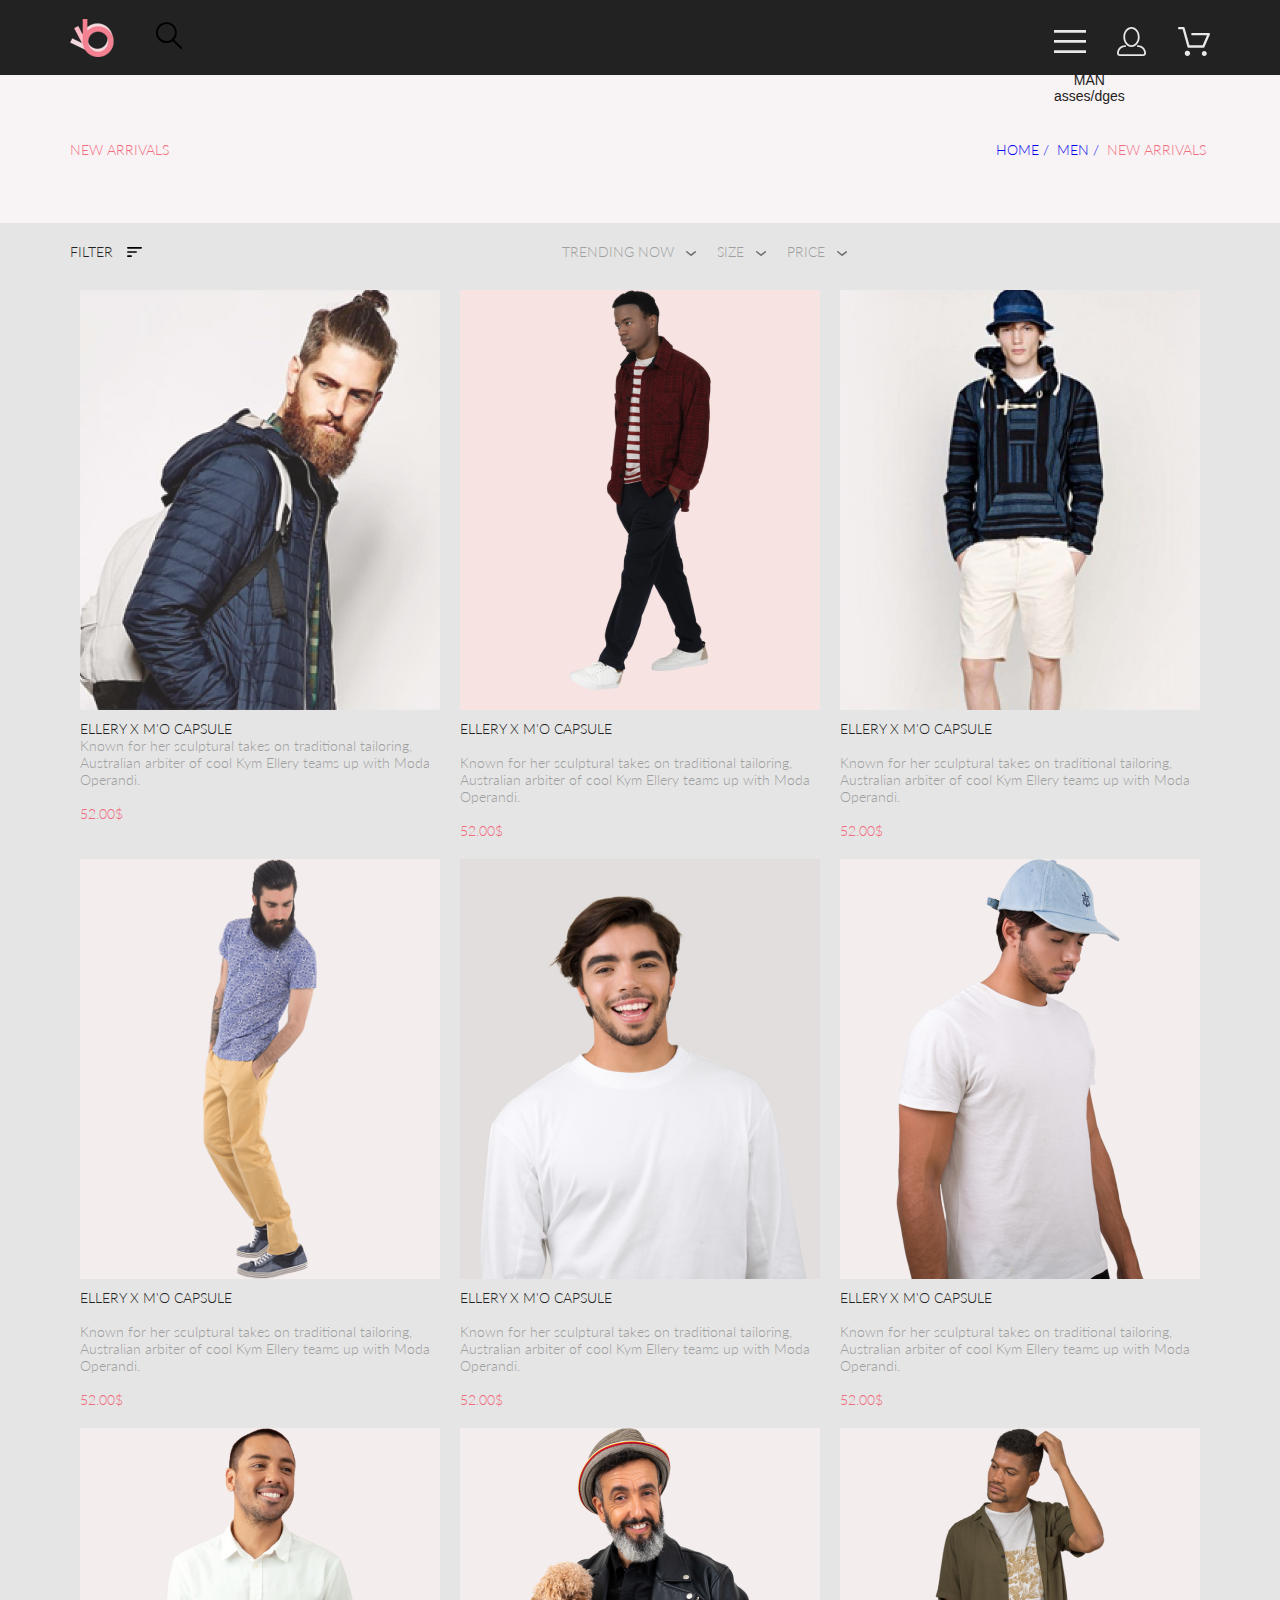
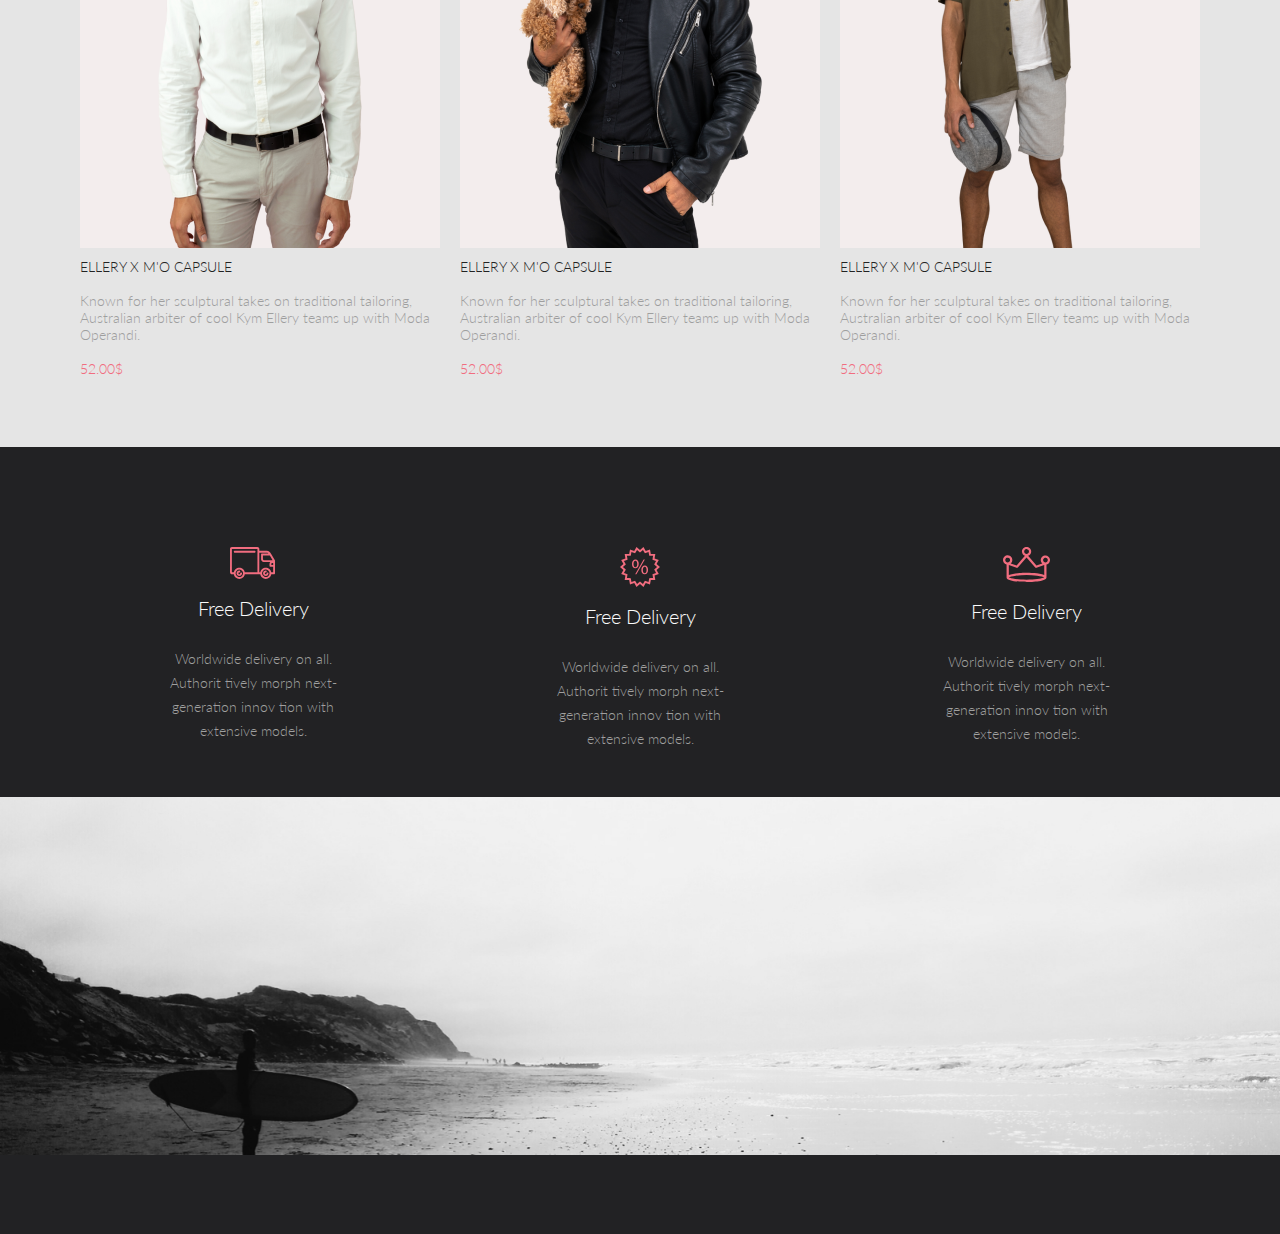
==== catalog.html @ 0471f6b3 "досборка 24.12.2020" ====
<!DOCTYPE html>
<html lang="en">
<head>
    <meta charset="UTF-8">
    <title>Каталог</title>
    <link rel="stylesheet" href="css/reset.css">
    <link rel="stylesheet" href="css/style.css">
    <link rel="preconnect" href="https://fonts.gstatic.com">
    <link href="https://fonts.googleapis.com/css2?family=Lato:wght@300;400;700:900&display=swap" rel="stylesheet">
</head>

<body>
    <header class="header">
        <div class="container header_container">
            <div class="header_logo_wrp">
                <a href="index.html"><img class="header_logo" src="img/logo.svg" alt="logo" width="44" height="38"></a>
                <buttom class="header_button">
                    <svg width="27" height="28" viewBox="0 0 27 28" xmlns="http://www.w3.org/2000/svg">
                        <path d="M19.0596 17.6259C20.6713 15.8658 21.6282 13.6048 21.7698 11.2225C21.9113 8.84018 21.2288 6.48173 19.8369 4.54318C18.445 2.60463 16.4285 1.20404 14.126 0.576619C11.8234 -0.0508009 9.3751 0.13316 7.19217 1.09761C5.00923 2.06205 3.22463 3.74825 2.13804 5.87302C1.05145 7.9978 0.729054 10.4318 1.225 12.7661C1.72094 15.1005 3.00501 17.1932 4.86158 18.6927C6.71814 20.1922 9.03413 21.0072 11.4206 21.0009C13.673 21.004 15.8645 20.27 17.6606 18.9109L25.4086 26.7179C25.4941 26.807 25.5965 26.8781 25.7099 26.927C25.8232 26.9759 25.9452 27.0017 26.0686 27.0029C26.1923 27.0033 26.3148 26.9782 26.4283 26.9292C26.5419 26.8801 26.6441 26.8082 26.7286 26.7179C26.9025 26.537 26.9997 26.2958 26.9997 26.0449C26.9997 25.794 26.9025 25.5528 26.7286 25.3719L19.0596 17.6259ZM2.88662 10.5009C2.89946 8.81563 3.41094 7.17187 4.35659 5.77685C5.30224 4.38183 6.63972 3.29801 8.20044 2.662C9.76115 2.02599 11.4752 1.86627 13.1266 2.20298C14.7779 2.53969 16.2926 3.35775 17.4797 4.55404C18.6668 5.75033 19.4732 7.27129 19.7972 8.92519C20.1212 10.5791 19.9483 12.2919 19.3002 13.8476C18.6522 15.4034 17.5581 16.7325 16.1559 17.6674C14.7536 18.6023 13.1059 19.1011 11.4206 19.1009C9.14916 19.0901 6.97482 18.1784 5.37484 16.566C3.77486 14.9537 2.87998 12.7724 2.88662 10.5009Z" />
                    </svg>
                </buttom>
            </div>
            <ul class="header_menu-list">
                <li class="header_menu-item">
                    <button class="header_button">
                        <svg width="32" height="23" viewBox="0 0 32 23" fill="none" xmlns="http://www.w3.org/2000/svg">
                            <path d="M0 23V20.31H32V23H0ZM0 12.76V10.07H32V12.76H0ZM0 2.69V0H32V2.69H0Z" fill="#E8E8E8" />
                        </svg>
                        <nav class="header_navugation">
                            <p class="header_navugation-title">Menu</p>
                            <ul>
                                <li class="header_navigation-item">
                                    <p class="header_navigation-item">MAN</p>
                                    <ul class="header_navigation-sub-list">
                                        <li>asses/dges</li>
                                    </ul>
                                </li>
                                <li class="header_navigation-item"></li>
                                <li class="header_navigation-item"></li>
                            </ul>
                        </nav>
                    </button>
                </li>
                <li class="header_menu-item">
                    <button class="header_button">
                        <svg width="29" height="29" viewBox="0 0 29 29" fill="none" xmlns="http://www.w3.org/2000/svg">
                            <path d="M14.5 19.937C19 19.937 22.656 15.464 22.656 9.968C22.656 4.472 19 0 14.5 0C13.3631 0.0217413 12.2463 0.303398 11.2351 0.823397C10.2239 1.34339 9.34507 2.08794 8.66602 3C7.12663 4.99573 6.30819 7.45381 6.34399 9.974C6.34399 15.465 10 19.937 14.5 19.937ZM14.5 1.813C18 1.813 20.844 5.472 20.844 9.969C20.844 14.466 17.998 18.125 14.5 18.125C11.002 18.125 8.15603 14.465 8.15503 9.969C8.15403 5.473 11 1.813 14.5 1.813ZM20.844 18.125C20.6036 18.125 20.373 18.2205 20.203 18.3905C20.033 18.5605 19.9375 18.7911 19.9375 19.0315C19.9375 19.2719 20.033 19.5025 20.203 19.6725C20.373 19.8425 20.6036 19.938 20.844 19.938C22.526 19.9399 24.1386 20.6088 25.3279 21.7982C26.5172 22.9875 27.1861 24.6 27.188 26.282C27.1875 26.5221 27.0918 26.7523 26.922 26.9221C26.7522 27.0918 26.5221 27.1875 26.282 27.188H2.71997C2.47985 27.1875 2.24975 27.0918 2.07996 26.9221C1.91016 26.7523 1.81449 26.5221 1.81396 26.282C1.81608 24.6001 2.48517 22.9877 3.67444 21.7985C4.86371 20.6092 6.47608 19.9401 8.15796 19.938C8.39824 19.938 8.62868 19.8425 8.79858 19.6726C8.96849 19.5027 9.06396 19.2723 9.06396 19.032C9.06396 18.7917 8.96849 18.5613 8.79858 18.3914C8.62868 18.2215 8.39824 18.126 8.15796 18.126C5.99541 18.1279 3.92201 18.9875 2.39258 20.5164C0.863144 22.0453 0.00264777 24.1185 0 26.281C0.000794067 27.0019 0.287502 27.693 0.797241 28.2027C1.30698 28.7125 1.99811 28.9992 2.71899 29H26.282C27.0027 28.9989 27.6936 28.7121 28.2031 28.2024C28.7126 27.6927 28.9992 27.0017 29 26.281C28.9974 24.1187 28.1372 22.0457 26.6083 20.5168C25.0793 18.9878 23.0063 18.1276 20.844 18.125Z" fill="#E8E8E8" />
                        </svg>
                    </button>
                </li>
                <li class="header_menu-item">
                    <button class="header_button">
                        <svg width="33" height="29" viewBox="0 0 33 29" fill="none" xmlns="http://www.w3.org/2000/svg">
                            <path d="M27.199 29C26.5512 28.9738 25.9396 28.6948 25.4952 28.2227C25.0509 27.7506 24.8094 27.1232 24.8225 26.475C24.8356 25.8269 25.1023 25.2097 25.5653 24.7559C26.0283 24.3022 26.6508 24.048 27.2991 24.048C27.9474 24.048 28.5697 24.3022 29.0327 24.7559C29.4957 25.2097 29.7624 25.8269 29.7755 26.475C29.7886 27.1232 29.5471 27.7506 29.1028 28.2227C28.6585 28.6948 28.0468 28.9738 27.399 29H27.199ZM7.75098 26.32C7.75098 25.79 7.90815 25.2718 8.20264 24.8311C8.49712 24.3904 8.91569 24.0469 9.4054 23.844C9.8951 23.6412 10.434 23.5881 10.9539 23.6915C11.4737 23.7949 11.9512 24.0502 12.326 24.425C12.7009 24.7998 12.9562 25.2773 13.0596 25.7972C13.163 26.317 13.1098 26.8559 12.907 27.3456C12.7041 27.8353 12.3606 28.2539 11.9199 28.5483C11.4792 28.8428 10.9611 29 10.431 29C10.0789 29.0003 9.73017 28.9311 9.40479 28.7966C9.0794 28.662 8.78374 28.4646 8.53467 28.2158C8.28559 27.9669 8.08805 27.6713 7.95325 27.3461C7.81844 27.0208 7.74902 26.6721 7.74902 26.32H7.75098ZM11.551 20.686C11.2916 20.6868 11.039 20.6024 10.8322 20.4457C10.6253 20.2891 10.4756 20.0689 10.406 19.819L5.573 2.36401H2.18005C1.86657 2.36401 1.56591 2.23947 1.34424 2.01781C1.12257 1.79614 0.998047 1.49549 0.998047 1.18201C0.998047 0.868519 1.12257 0.567873 1.34424 0.346205C1.56591 0.124537 1.86657 5.81268e-06 2.18005 5.81268e-06H6.46106C6.72055 -0.00080736 6.97309 0.0837201 7.17981 0.240568C7.38653 0.397416 7.53589 0.617884 7.60498 0.868006L12.438 18.323H25.616L29.999 8.27501H15.399C15.2409 8.27961 15.0834 8.25242 14.9359 8.19507C14.7884 8.13771 14.6539 8.05134 14.5404 7.94108C14.4269 7.83082 14.3366 7.69891 14.275 7.55315C14.2134 7.40739 14.1816 7.25075 14.1816 7.0925C14.1816 6.93426 14.2134 6.77762 14.275 6.63186C14.3366 6.4861 14.4269 6.35419 14.5404 6.24393C14.6539 6.13367 14.7884 6.0473 14.9359 5.98994C15.0834 5.93259 15.2409 5.90541 15.399 5.91001H31.812C32.0077 5.90996 32.2003 5.95866 32.3724 6.05172C32.5446 6.14478 32.6908 6.27926 32.798 6.44301C32.9058 6.60729 32.9714 6.79569 32.9889 6.99145C33.0063 7.18721 32.9752 7.38424 32.8981 7.565L27.493 19.977C27.4007 20.1876 27.249 20.3668 27.0565 20.4927C26.864 20.6186 26.6391 20.6858 26.4091 20.686H11.551Z" fill="#E8E8E8" />
                        </svg>
                    </button>
                </li>
            </ul>
        </div>
    </header>
    <main class="main">
        <section class="cap__catalog">
            <div class="cap__catalog-item container">
                <div class="poster pink">
                    <span>NEW ARRIVALS</span>
                </div>
                <div class="breadcrumbs">
                    <ul class="breadcrumbs__list">
                        <li class="breadcrumbs__list-item"><a href="index.html" class="breadcrumbs__item">HOME / </a></li>
                        <li class="breadcrumbs__list-item"><a href="#" class="breadcrumbs__item">MEN / </a></li>
                        <li class="breadcrumbs__list-item"><a href="#" class="breadcrumbs__item pink">NEW ARRIVALS </a></li>
                    </ul>
                </div>
            </div>
        </section>

        <section class="shopFilters container">
            <div class="filters_item">
                <div class="filters">
                    <span>FILTER</span>
                    <svg width="15" height="10" viewBox="0 0 15 10" fill="none" xmlns="http://www.w3.org/2000/svg">
                        <path d="M0.833333 10H4.16667C4.625 10 5 9.625 5 9.16667C5 8.70833 4.625 8.33333 4.16667 8.33333H0.833333C0.375 8.33333 0 8.70833 0 9.16667C0 9.625 0.375 10 0.833333 10ZM0 0.833333C0 1.29167 0.375 1.66667 0.833333 1.66667H14.1667C14.625 1.66667 15 1.29167 15 0.833333C15 0.375 14.625 0 14.1667 0H0.833333C0.375 0 0 0.375 0 0.833333ZM0.833333 5.83333H9.16667C9.625 5.83333 10 5.45833 10 5C10 4.54167 9.625 4.16667 9.16667 4.16667H0.833333C0.375 4.16667 0 4.54167 0 5C0 5.45833 0.375 5.83333 0.833333 5.83333Z" fill="black" />
                    </svg>
                </div>
                <div class="choice">
                    <div class="searshFilters">
                        <span class="low_text">TRENDING NOW</span>
                        <svg width="11" height="6" viewBox="0 0 11 6" fill="none" xmlns="http://www.w3.org/2000/svg">
                            <path d="M5.00214 5.00214C4.83521 5.00247 4.67343 4.94433 4.54488 4.83782L0.258102 1.2655C0.112196 1.14422 0.0204417 0.969958 0.00302325 0.781035C-0.0143952 0.592112 0.0439493 0.404007 0.165221 0.258101C0.286493 0.112196 0.460759 0.0204417 0.649682 0.00302327C0.838605 -0.0143952 1.02671 0.043949 1.17262 0.165221L5.00214 3.36602L8.83167 0.279536C8.90475 0.220188 8.98884 0.175869 9.0791 0.149125C9.16937 0.122382 9.26403 0.113741 9.35764 0.1237C9.45126 0.133659 9.54198 0.162021 9.6246 0.207156C9.70722 0.252292 9.7801 0.313311 9.83906 0.386705C9.90449 0.460167 9.95405 0.546351 9.98462 0.639855C10.0152 0.733359 10.0261 0.83217 10.0167 0.930097C10.0073 1.02802 9.97784 1.12296 9.93005 1.20895C9.88227 1.29494 9.81723 1.37013 9.73904 1.42982L5.45225 4.88068C5.32002 4.97036 5.16154 5.01312 5.00214 5.00214Z" fill="#6F6E6E" />
                        </svg>
                    </div>
                    <div class="searshFilters">
                        <span class="low_text">SIZE</span>
                        <svg width="11" height="6" viewBox="0 0 11 6" fill="none" xmlns="http://www.w3.org/2000/svg">
                            <path d="M5.00214 5.00214C4.83521 5.00247 4.67343 4.94433 4.54488 4.83782L0.258102 1.2655C0.112196 1.14422 0.0204417 0.969958 0.00302325 0.781035C-0.0143952 0.592112 0.0439493 0.404007 0.165221 0.258101C0.286493 0.112196 0.460759 0.0204417 0.649682 0.00302327C0.838605 -0.0143952 1.02671 0.043949 1.17262 0.165221L5.00214 3.36602L8.83167 0.279536C8.90475 0.220188 8.98884 0.175869 9.0791 0.149125C9.16937 0.122382 9.26403 0.113741 9.35764 0.1237C9.45126 0.133659 9.54198 0.162021 9.6246 0.207156C9.70722 0.252292 9.7801 0.313311 9.83906 0.386705C9.90449 0.460167 9.95405 0.546351 9.98462 0.639855C10.0152 0.733359 10.0261 0.83217 10.0167 0.930097C10.0073 1.02802 9.97784 1.12296 9.93005 1.20895C9.88227 1.29494 9.81723 1.37013 9.73904 1.42982L5.45225 4.88068C5.32002 4.97036 5.16154 5.01312 5.00214 5.00214Z" fill="#6F6E6E" />
                        </svg>
                    </div>
                    <div class="searshFilters">
                        <span class="low_text">PRICE</span>
                        <svg width="11" height="6" viewBox="0 0 11 6" fill="none" xmlns="http://www.w3.org/2000/svg">
                            <path d="M5.00214 5.00214C4.83521 5.00247 4.67343 4.94433 4.54488 4.83782L0.258102 1.2655C0.112196 1.14422 0.0204417 0.969958 0.00302325 0.781035C-0.0143952 0.592112 0.0439493 0.404007 0.165221 0.258101C0.286493 0.112196 0.460759 0.0204417 0.649682 0.00302327C0.838605 -0.0143952 1.02671 0.043949 1.17262 0.165221L5.00214 3.36602L8.83167 0.279536C8.90475 0.220188 8.98884 0.175869 9.0791 0.149125C9.16937 0.122382 9.26403 0.113741 9.35764 0.1237C9.45126 0.133659 9.54198 0.162021 9.6246 0.207156C9.70722 0.252292 9.7801 0.313311 9.83906 0.386705C9.90449 0.460167 9.95405 0.546351 9.98462 0.639855C10.0152 0.733359 10.0261 0.83217 10.0167 0.930097C10.0073 1.02802 9.97784 1.12296 9.93005 1.20895C9.88227 1.29494 9.81723 1.37013 9.73904 1.42982L5.45225 4.88068C5.32002 4.97036 5.16154 5.01312 5.00214 5.00214Z" fill="#6F6E6E" />
                        </svg>
                    </div>
                </div>
            </div>
        </section>

        <section class="shop container">
            <div class="shop_room">
                <div class="product">
                    <div class="image">
                        <img src="imgCatalog/product1.png" alt="">
                    </div>
                    <div class="subtext">
                        <h3><a class="subtext_link" href="#">ELLERY X M'O CAPSULE</a></h3>
                        <p class="low_text">Known for her sculptural takes on traditional tailoring, Australian arbiter of cool Kym Ellery teams up with Moda Operandi.<br><br><span class="pink">52.00$</span></p>
                    </div>
                </div>
                <div class="product">
                    <div class="image">
                        <img src="imgCatalog/Niga.png" alt="">
                    </div>
                    <div class="subtext">
                        <a class="subtext_link" href="#">ELLERY X M'O CAPSULE</a>
                        <br><br><span class="low_text">Known for her sculptural takes on traditional tailoring, Australian arbiter of cool Kym Ellery teams up with Moda Operandi.</span><br><br><span class="pink">52.00$</span>
                    </div>
                </div>
                <div class="product">
                    <div class="image">
                        <img src="imgCatalog/product3.png" alt="">
                    </div>
                    <div class="subtext">
                        <a class="subtext_link" href="#">ELLERY X M'O CAPSULE</a>
                        <br><br><span class="low_text">Known for her sculptural takes on traditional tailoring, Australian arbiter of cool Kym Ellery teams up with Moda Operandi.</span><br><br><span class="pink">52.00$</span>
                    </div>
                </div>
                <div class="product">
                    <div class="image">
                        <img src="imgCatalog/product4.png" alt="">
                    </div>
                    <div class="subtext">
                        <a class="subtext_link" href="#">ELLERY X M'O CAPSULE</a>
                        <br><br><span class="low_text">Known for her sculptural takes on traditional tailoring, Australian arbiter of cool Kym Ellery teams up with Moda Operandi.</span><br><br><span class="pink">52.00$</span>
                    </div>
                </div>
                <div class="product">
                    <div class="image">
                        <img src="imgCatalog/happy.png" alt="">
                    </div>
                    <div class="subtext">
                        <a class="subtext_link" href="#">ELLERY X M'O CAPSULE</a>
                        <br><br><span class="low_text">Known for her sculptural takes on traditional tailoring, Australian arbiter of cool Kym Ellery teams up with Moda Operandi.</span><br><br><span class="pink">52.00$</span>
                    </div>
                </div>
                <div class="product">
                    <div class="image">
                        <img src="imgCatalog/sleeping.png" alt="">
                    </div>
                    <div class="subtext">
                        <a class="subtext_link" href="#">ELLERY X M'O CAPSULE</a>
                        <br><br><span class="low_text">Known for her sculptural takes on traditional tailoring, Australian arbiter of cool Kym Ellery teams up with Moda Operandi.</span><br><br><span class="pink">52.00$</span>
                    </div>
                </div>
                <div class="product">
                    <div class="image">
                        <img src="imgCatalog/product7.png" alt="">
                    </div>
                    <div class="subtext">
                        <a class="subtext_link" href="#">ELLERY X M'O CAPSULE</a>
                        <br><br><span class="low_text">Known for her sculptural takes on traditional tailoring, Australian arbiter of cool Kym Ellery teams up with Moda Operandi.</span><br><br><span class="pink">52.00$</span>
                    </div>
                </div>
                <div class="product">
                    <div class="image">
                        <img src="imgCatalog/zinger.png" alt="">
                    </div>
                    <div class="subtext">
                        <a class="subtext_link" href="#">ELLERY X M'O CAPSULE</a>
                        <br><br><span class="low_text">Known for her sculptural takes on traditional tailoring, Australian arbiter of cool Kym Ellery teams up with Moda Operandi.</span><br><br><span class="pink">52.00$</span>
                    </div>
                </div>
                <div class="product">
                    <div class="image">
                        <img src="imgCatalog/pondered.png" alt="">
                    </div>
                    <div class="subtext">
                        <a class="subtext_link" href="#">ELLERY X M'O CAPSULE</a>
                        <br><br><span class="low_text">Known for her sculptural takes on traditional tailoring, Australian arbiter of cool Kym Ellery teams up with Moda Operandi.</span><br><br><span class="pink">52.00$</span>
                    </div>
                </div>
            </div>
        </section>
        <section class="quality_fon ">
            <div class="quality_info">
                <div class="quality">
                    <img class="qua" src="img/qua1.svg" alt="">
                    <div class="text"><br>
                        <p>Free Delivery<br><br><span class="low_text">Worldwide delivery on all. Authorit tively morph next-generation innov tion with extensive models.</span></p>
                    </div>
                </div>
                <div class="quality">
                    <img class="qua" src="img/qua3.svg" alt="">
                    <div class="text"><br>
                        <p>Free Delivery<br><br><span class="low_text">Worldwide delivery on all. Authorit tively morph next-generation innov tion with extensive models.</span></p>
                    </div>
                </div>
                <div class="quality">
                    <img class="qua" src="img/qua2.svg" alt="">
                    <div class="text"><br>
                        <p>Free Delivery<br><br><span class="low_text">Worldwide delivery on all. Authorit tively morph next-generation innov tion with extensive models.</span></p>
                    </div>
                </div>
            </div>
        </section>
        <section class="subscribe">
            <img class="subscribe__fon" src="img/backgrounIndexDown.jpg" alt="back">

        </section>
    </main>
    <footer class="footer">

    </footer>
</body></html>
---- css/style.css ----
:root {
    --black-color: #222222
}

.clear {
    clear: both;
}

body {
    font-family: 'Lato', sans-serif;
    font-style: normal;
    font-weight: 300;
    font-size: 14px;
    line-height: 17px;
    width: 100%;
    background-color: #E5E5E5;
}

a {
    text-decoration: none;
}

.header {
    position: relative;
    height: 75px;
    background-color: var(--black-color);
}

.container {
    width: 1140px;
    margin: 0 auto;
}

.header_logo {
    margin: 0 41px 0 0;
}

.header_menu-item .header_button {
    padding: 10px 0 0 0;
    background-color: transparent;
    border: none;
}

.header_container {
    justify-content: space-between;
    height: 100%;
    display: flex;
    align-items: center;
}

.header_menu-list,
.header_logo_wrp {
    display: flex;
    align-items: center;
}

.header_menu-item:not(:last-child) {
    margin: 0 31px 0 0;
}

.header_navugation {
    position: absolute;

}

.cap {
    margin: auto;
    width: 100%;
    background: #F1E4E6;
}

.cap__catalog {
    width: 100%;
    background: #F8F3F4;
    height: 148px;
    display: flex;
}

.cap__catalog-item {
    display: flex;
    justify-content: space-between;
    align-items: center;
}

.cap__catalog-item .breadcrumbs__list {
    display: flex;
}

.breadcrumbs__item {
    padding: 4px;
}

.breadcrumbs__item:hover {
    color: #F26376;
}

.text_cap {
    position: absolute;
    left: 55.75%;
    right: 20.69%;
    top: 40%;
    bottom: 86.86%;
    font-family: Lato;
    font-style: normal;
    font-weight: 900;
    font-size: 48px;
    line-height: 58px;
    color: #222222;
}

.border {
    position: absolute;
    left: 54%;
    right: 45.25%;
    top: 41%;
    bottom: 47%;
    background: #F16D7F;
}

.cap .sub {
    font-size: 35px;
}

.pink {
    color: #F16D7F;
}

.content {
    position: absolute;

}

puhovik {
    position: absolute;
}

.filters_item {
    display: flex;
    margin-top: 20px;
    margin-bottom: 20px;
}

.filters svg {
    padding-left: 10px;
}

.shopFilters .choice {
    display: flex;
    margin-left: 400px;
}

.searshFilters {
     padding-left: 20px;
}

.searshFilters svg {
    padding-left: 8px;
}

.small_baners_box {
    margin: 50px 0;
}

.small_baners {
    display: flex;
    justify-content: space-between;
}

.small_baner {
    position: relative;
    margin: 15px 0;
}

.small_baner .image {
    position: relative;
}

.small_baner .image:after {
    content: '';
    display: block;
    position: absolute;
    top: 0;
    left: 0;
    width: 100%;
    height: 100%;
    background: url('../img/contentFon.png') center center no-repeat;
    background-size: cover;

}

.small_baner .text {
    position: absolute;
    top: 50%;
    transform: translate(0, -50%);
    left: 0;
    text-align: center;
    width: 100%;
    color: #fff;
}

.low_text {
    font-size: 14px;
    line-height: 17px;
    color: #9F9F9F;
}

.shop {
    text-align: center;
}

.shop .title {
    font-size: 30px;
    line-height: 36px;
}

.shop_room {
    max-width: 1140px;
    display: flex;
    justify-content: center;
    flex-wrap: wrap;
    margin-bottom: 30px;
}

.shop_room .product {
    width: 33.33%;
    padding: 5px;
    box-sizing: border-box;

}

.shop_room .product .image {
    background-color: #F7E4E2;
    height: 420px;
    margin: 5px
}


.shop_room .product .subtext {
    padding: 5px;
    text-align: left;
}

.shop_room .product .subtext_link {
    color: #222222;
}

.shop_room .product .subtext_link:hover {
    color: #F26376;
}

.button_sale {
    font-size: 16px;
    line-height: 19px;
    color: #F26376;
    outline: 2px solid #F26376;
    padding: 30px 50px;
    display: inline-block;
}

.button_sale:hover {
    background-color: #F26376;
    color: #ffffff;
}


.quality_fon {
    background-color: #222224;
    margin-top: 60px;
    height: 350px;
}

.quality_info {
    margin: 60px;
    display: flex;
}

.quality {
    margin: 100px;
    text-align: center;
}

.quality .text p {
    color: #FBFBFB;
    font-size: 20px;
    line-height: 24px;
}

.subscribe .subscribe__fon {
    width: 100%;
}

footer {
    background-color: #222224;
    height: 79px;
    margin:
}
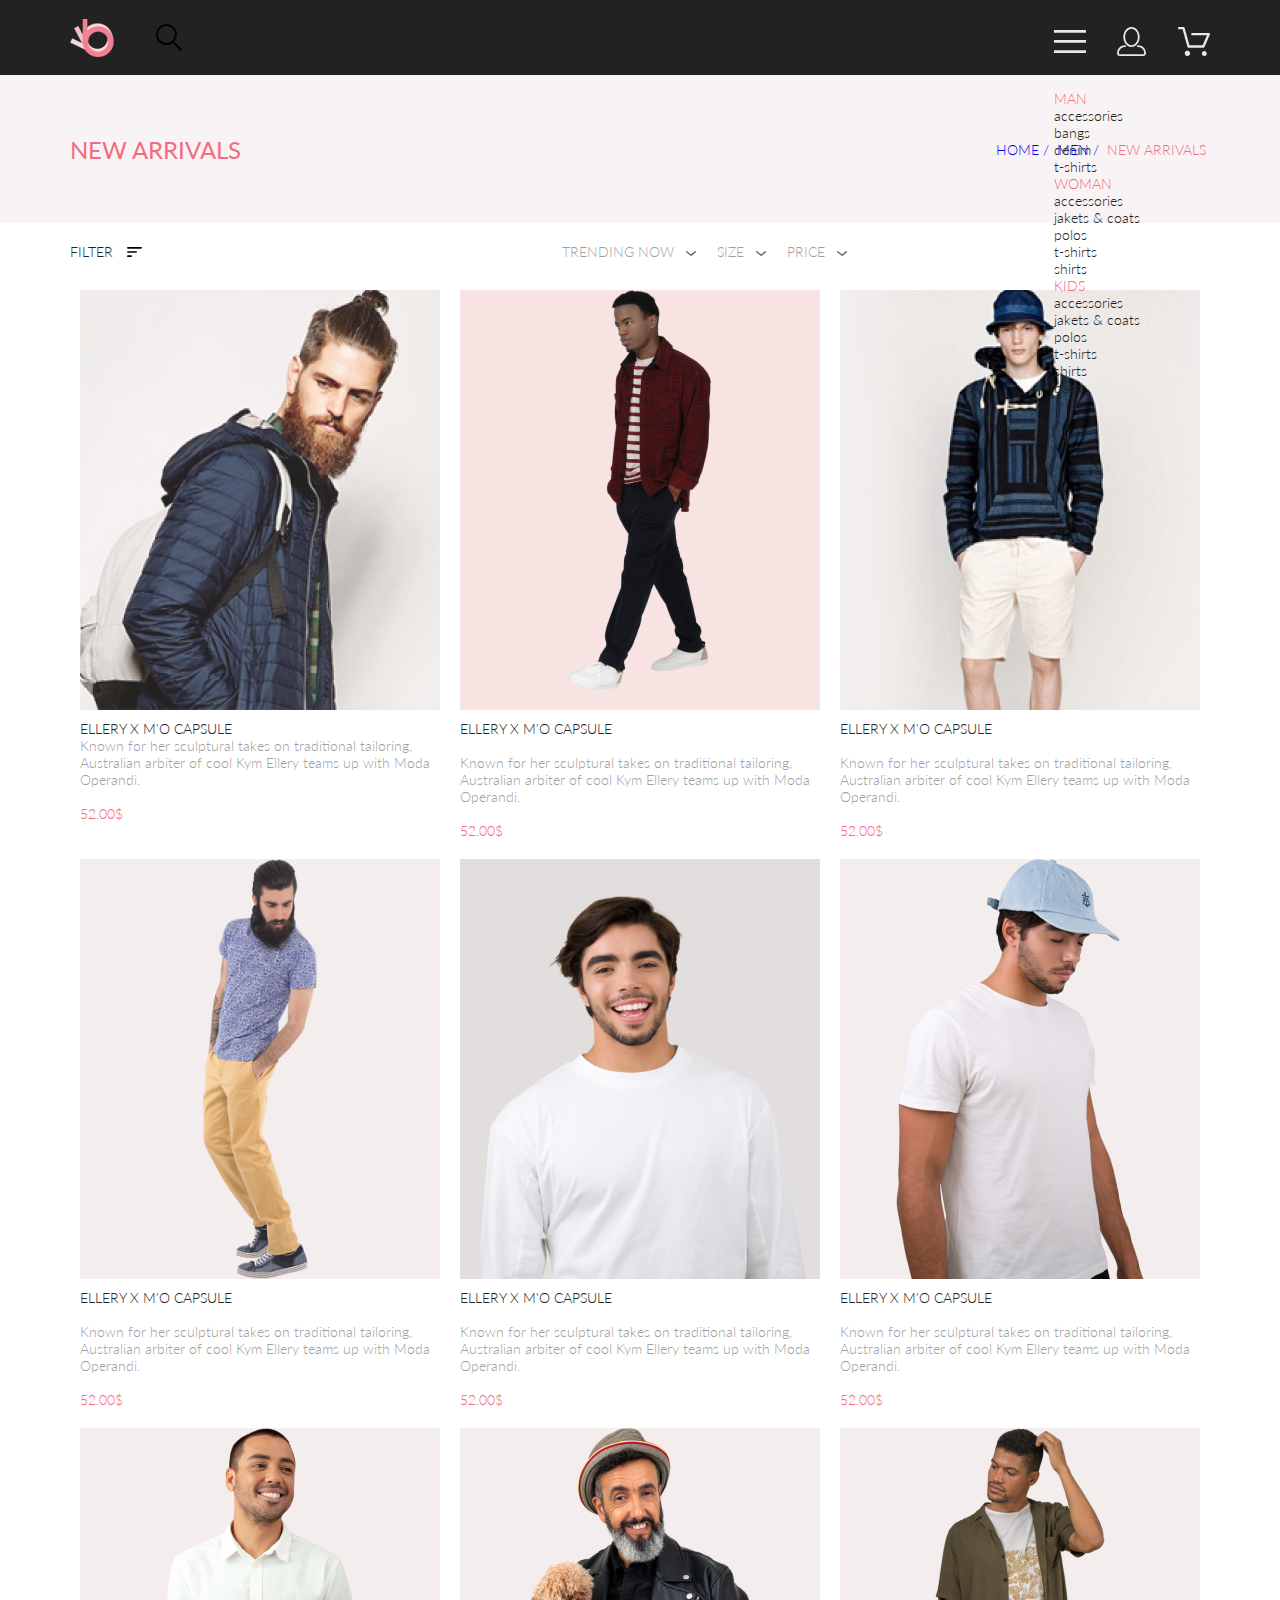
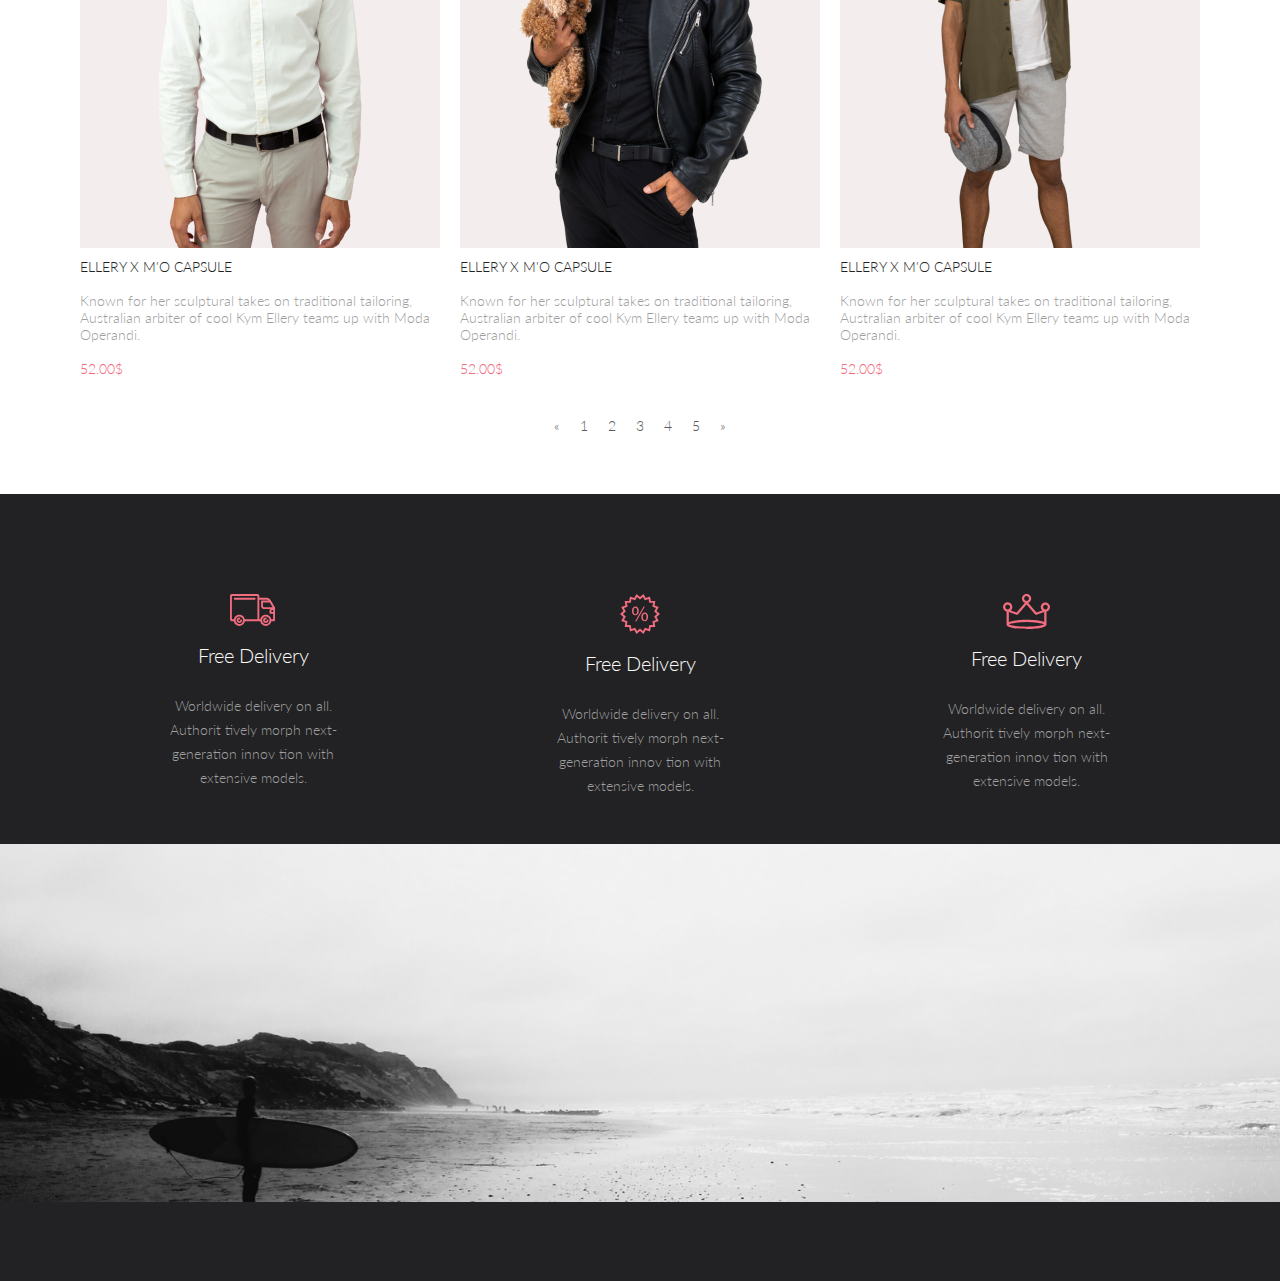
==== commit 3a533ba1: "Поработал, как смог" ====
--- a/catalog.html
+++ b/catalog.html
@@ -1,7 +1,9 @@
 <!DOCTYPE html>
 <html lang="en">
+
 <head>
     <meta charset="UTF-8">
+    <meta name="viewport" content="width=device-width; initial-scale=1">
     <title>Каталог</title>
     <link rel="stylesheet" href="css/reset.css">
     <link rel="stylesheet" href="css/style.css">
@@ -14,39 +16,56 @@
         <div class="container header_container">
             <div class="header_logo_wrp">
                 <a href="index.html"><img class="header_logo" src="img/logo.svg" alt="logo" width="44" height="38"></a>
-                <buttom class="header_button">
-                    <svg width="27" height="28" viewBox="0 0 27 28" xmlns="http://www.w3.org/2000/svg">
-                        <path d="M19.0596 17.6259C20.6713 15.8658 21.6282 13.6048 21.7698 11.2225C21.9113 8.84018 21.2288 6.48173 19.8369 4.54318C18.445 2.60463 16.4285 1.20404 14.126 0.576619C11.8234 -0.0508009 9.3751 0.13316 7.19217 1.09761C5.00923 2.06205 3.22463 3.74825 2.13804 5.87302C1.05145 7.9978 0.729054 10.4318 1.225 12.7661C1.72094 15.1005 3.00501 17.1932 4.86158 18.6927C6.71814 20.1922 9.03413 21.0072 11.4206 21.0009C13.673 21.004 15.8645 20.27 17.6606 18.9109L25.4086 26.7179C25.4941 26.807 25.5965 26.8781 25.7099 26.927C25.8232 26.9759 25.9452 27.0017 26.0686 27.0029C26.1923 27.0033 26.3148 26.9782 26.4283 26.9292C26.5419 26.8801 26.6441 26.8082 26.7286 26.7179C26.9025 26.537 26.9997 26.2958 26.9997 26.0449C26.9997 25.794 26.9025 25.5528 26.7286 25.3719L19.0596 17.6259ZM2.88662 10.5009C2.89946 8.81563 3.41094 7.17187 4.35659 5.77685C5.30224 4.38183 6.63972 3.29801 8.20044 2.662C9.76115 2.02599 11.4752 1.86627 13.1266 2.20298C14.7779 2.53969 16.2926 3.35775 17.4797 4.55404C18.6668 5.75033 19.4732 7.27129 19.7972 8.92519C20.1212 10.5791 19.9483 12.2919 19.3002 13.8476C18.6522 15.4034 17.5581 16.7325 16.1559 17.6674C14.7536 18.6023 13.1059 19.1011 11.4206 19.1009C9.14916 19.0901 6.97482 18.1784 5.37484 16.566C3.77486 14.9537 2.87998 12.7724 2.88662 10.5009Z" />
-                    </svg>
-                </buttom>
+                <svg width="27" height="28" viewBox="0 0 27 28" xmlns="http://www.w3.org/2000/svg">
+                    <path d="M19.0596 17.6259C20.6713 15.8658 21.6282 13.6048 21.7698 11.2225C21.9113 8.84018 21.2288 6.48173 19.8369 4.54318C18.445 2.60463 16.4285 1.20404 14.126 0.576619C11.8234 -0.0508009 9.3751 0.13316 7.19217 1.09761C5.00923 2.06205 3.22463 3.74825 2.13804 5.87302C1.05145 7.9978 0.729054 10.4318 1.225 12.7661C1.72094 15.1005 3.00501 17.1932 4.86158 18.6927C6.71814 20.1922 9.03413 21.0072 11.4206 21.0009C13.673 21.004 15.8645 20.27 17.6606 18.9109L25.4086 26.7179C25.4941 26.807 25.5965 26.8781 25.7099 26.927C25.8232 26.9759 25.9452 27.0017 26.0686 27.0029C26.1923 27.0033 26.3148 26.9782 26.4283 26.9292C26.5419 26.8801 26.6441 26.8082 26.7286 26.7179C26.9025 26.537 26.9997 26.2958 26.9997 26.0449C26.9997 25.794 26.9025 25.5528 26.7286 25.3719L19.0596 17.6259ZM2.88662 10.5009C2.89946 8.81563 3.41094 7.17187 4.35659 5.77685C5.30224 4.38183 6.63972 3.29801 8.20044 2.662C9.76115 2.02599 11.4752 1.86627 13.1266 2.20298C14.7779 2.53969 16.2926 3.35775 17.4797 4.55404C18.6668 5.75033 19.4732 7.27129 19.7972 8.92519C20.1212 10.5791 19.9483 12.2919 19.3002 13.8476C18.6522 15.4034 17.5581 16.7325 16.1559 17.6674C14.7536 18.6023 13.1059 19.1011 11.4206 19.1009C9.14916 19.0901 6.97482 18.1784 5.37484 16.566C3.77486 14.9537 2.87998 12.7724 2.88662 10.5009Z" />
+                </svg>
             </div>
             <ul class="header_menu-list">
                 <li class="header_menu-item">
-                    <button class="header_button">
+                    <button class="header_button drop">
                         <svg width="32" height="23" viewBox="0 0 32 23" fill="none" xmlns="http://www.w3.org/2000/svg">
                             <path d="M0 23V20.31H32V23H0ZM0 12.76V10.07H32V12.76H0ZM0 2.69V0H32V2.69H0Z" fill="#E8E8E8" />
                         </svg>
-                        <nav class="header_navugation">
-                            <p class="header_navugation-title">Menu</p>
-                            <ul>
-                                <li class="header_navigation-item">
-                                    <p class="header_navigation-item">MAN</p>
-                                    <ul class="header_navigation-sub-list">
-                                        <li>asses/dges</li>
-                                    </ul>
-                                </li>
-                                <li class="header_navigation-item"></li>
-                                <li class="header_navigation-item"></li>
-                            </ul>
-                        </nav>
                     </button>
+                    <nav class="header_navugation">
+                        <p class="header_navugation-title">Menu</p>
+                        <br>
+                        <ul>
+                            <li class="header_navigation-item">
+                                <p class="header_navigation-item pink">MAN</p>
+                                <ul class="header_navigation-sub-list">
+                                    <li>accessories</li>
+                                    <li>bangs</li>
+                                    <li>denim</li>
+                                    <li>t-shirts</li>
+                                </ul>
+                                <p class="header_navigation-item pink">WOMAN</p>
+                                <ul class="header_navigation-sub-list">
+                                    <li>accessories</li>
+                                    <li>jakets & coats</li>
+                                    <li>polos</li>
+                                    <li>t-shirts</li>
+                                    <li>shirts</li>
+                                </ul>
+                                <p class="header_navigation-item pink">KIDS</p>
+                                <ul class="header_navigation-sub-list">
+                                    <li>accessories</li>
+                                    <li>jakets & coats</li>
+                                    <li>polos</li>
+                                    <li>t-shirts</li>
+                                    <li>shirts</li>
+                                    <li>bags</li>
+                                </ul>
+                        </ul>
+                    </nav>
                 </li>
                 <li class="header_menu-item">
-                    <button class="header_button">
-                        <svg width="29" height="29" viewBox="0 0 29 29" fill="none" xmlns="http://www.w3.org/2000/svg">
-                            <path d="M14.5 19.937C19 19.937 22.656 15.464 22.656 9.968C22.656 4.472 19 0 14.5 0C13.3631 0.0217413 12.2463 0.303398 11.2351 0.823397C10.2239 1.34339 9.34507 2.08794 8.66602 3C7.12663 4.99573 6.30819 7.45381 6.34399 9.974C6.34399 15.465 10 19.937 14.5 19.937ZM14.5 1.813C18 1.813 20.844 5.472 20.844 9.969C20.844 14.466 17.998 18.125 14.5 18.125C11.002 18.125 8.15603 14.465 8.15503 9.969C8.15403 5.473 11 1.813 14.5 1.813ZM20.844 18.125C20.6036 18.125 20.373 18.2205 20.203 18.3905C20.033 18.5605 19.9375 18.7911 19.9375 19.0315C19.9375 19.2719 20.033 19.5025 20.203 19.6725C20.373 19.8425 20.6036 19.938 20.844 19.938C22.526 19.9399 24.1386 20.6088 25.3279 21.7982C26.5172 22.9875 27.1861 24.6 27.188 26.282C27.1875 26.5221 27.0918 26.7523 26.922 26.9221C26.7522 27.0918 26.5221 27.1875 26.282 27.188H2.71997C2.47985 27.1875 2.24975 27.0918 2.07996 26.9221C1.91016 26.7523 1.81449 26.5221 1.81396 26.282C1.81608 24.6001 2.48517 22.9877 3.67444 21.7985C4.86371 20.6092 6.47608 19.9401 8.15796 19.938C8.39824 19.938 8.62868 19.8425 8.79858 19.6726C8.96849 19.5027 9.06396 19.2723 9.06396 19.032C9.06396 18.7917 8.96849 18.5613 8.79858 18.3914C8.62868 18.2215 8.39824 18.126 8.15796 18.126C5.99541 18.1279 3.92201 18.9875 2.39258 20.5164C0.863144 22.0453 0.00264777 24.1185 0 26.281C0.000794067 27.0019 0.287502 27.693 0.797241 28.2027C1.30698 28.7125 1.99811 28.9992 2.71899 29H26.282C27.0027 28.9989 27.6936 28.7121 28.2031 28.2024C28.7126 27.6927 28.9992 27.0017 29 26.281C28.9974 24.1187 28.1372 22.0457 26.6083 20.5168C25.0793 18.9878 23.0063 18.1276 20.844 18.125Z" fill="#E8E8E8" />
-                        </svg>
-                    </button>
+                    <div class="header_button">
+                        <a href="registration.html"> <svg width="29" height="29" viewBox="0 0 29 29" fill="none" xmlns="http://www.w3.org/2000/svg">
+                                <path d="M14.5 19.937C19 19.937 22.656 15.464 22.656 9.968C22.656 4.472 19 0 14.5 0C13.3631 0.0217413 12.2463 0.303398 11.2351 0.823397C10.2239 1.34339 9.34507 2.08794 8.66602 3C7.12663 4.99573 6.30819 7.45381 6.34399 9.974C6.34399 15.465 10 19.937 14.5 19.937ZM14.5 1.813C18 1.813 20.844 5.472 20.844 9.969C20.844 14.466 17.998 18.125 14.5 18.125C11.002 18.125 8.15603 14.465 8.15503 9.969C8.15403 5.473 11 1.813 14.5 1.813ZM20.844 18.125C20.6036 18.125 20.373 18.2205 20.203 18.3905C20.033 18.5605 19.9375 18.7911 19.9375 19.0315C19.9375 19.2719 20.033 19.5025 20.203 19.6725C20.373 19.8425 20.6036 19.938 20.844 19.938C22.526 19.9399 24.1386 20.6088 25.3279 21.7982C26.5172 22.9875 27.1861 24.6 27.188 26.282C27.1875 26.5221 27.0918 26.7523 26.922 26.9221C26.7522 27.0918 26.5221 27.1875 26.282 27.188H2.71997C2.47985 27.1875 2.24975 27.0918 2.07996 26.9221C1.91016 26.7523 1.81449 26.5221 1.81396 26.282C1.81608 24.6001 2.48517 22.9877 3.67444 21.7985C4.86371 20.6092 6.47608 19.9401 8.15796 19.938C8.39824 19.938 8.62868 19.8425 8.79858 19.6726C8.96849 19.5027 9.06396 19.2723 9.06396 19.032C9.06396 18.7917 8.96849 18.5613 8.79858 18.3914C8.62868 18.2215 8.39824 18.126 8.15796 18.126C5.99541 18.1279 3.92201 18.9875 2.39258 20.5164C0.863144 22.0453 0.00264777 24.1185 0 26.281C0.000794067 27.0019 0.287502 27.693 0.797241 28.2027C1.30698 28.7125 1.99811 28.9992 2.71899 29H26.282C27.0027 28.9989 27.6936 28.7121 28.2031 28.2024C28.7126 27.6927 28.9992 27.0017 29 26.281C28.9974 24.1187 28.1372 22.0457 26.6083 20.5168C25.0793 18.9878 23.0063 18.1276 20.844 18.125Z" fill="#E8E8E8" />
+                            </svg>
+                        </a>
+                    </div>
                 </li>
                 <li class="header_menu-item">
                     <button class="header_button">
@@ -56,10 +75,12 @@
                     </button>
                 </li>
             </ul>
+
         </div>
     </header>
     <main class="main">
         <section class="cap__catalog">
+            <h2 class="visually__hidden">catalog</h2>
             <div class="cap__catalog-item container">
                 <div class="poster pink">
                     <span>NEW ARRIVALS</span>
@@ -75,6 +96,7 @@
         </section>
 
         <section class="shopFilters container">
+            <h2 class="visually__hidden">filter</h2>
             <div class="filters_item">
                 <div class="filters">
                     <span>FILTER</span>
@@ -106,6 +128,7 @@
         </section>
 
         <section class="shop container">
+            <h2 class="visually__hidden">shop</h2>
             <div class="shop_room">
                 <div class="product">
                     <div class="image">
@@ -189,8 +212,28 @@
                     </div>
                 </div>
             </div>
+            <nav aria-label="Page_navigation">
+                <ul class="pagination">
+                    <li>
+                        <a href="#" aria-label="Previous">
+                            <span aria-hidden="true">&laquo;</span>
+                        </a>
+                    </li>
+                    <li><a href="#">1</a></li>
+                    <li><a href="#">2</a></li>
+                    <li><a href="#">3</a></li>
+                    <li><a href="#">4</a></li>
+                    <li><a href="#">5</a></li>
+                    <li>
+                        <a href="#" aria-label="Next">
+                            <span aria-hidden="true">&raquo;</span>
+                        </a>
+                    </li>
+                </ul>
+            </nav>
         </section>
         <section class="quality_fon ">
+            <h2 class="visually__hidden">quality</h2>
             <div class="quality_info">
                 <div class="quality">
                     <img class="qua" src="img/qua1.svg" alt="">
@@ -213,8 +256,8 @@
             </div>
         </section>
         <section class="subscribe">
+            <h2 class="visually__hidden">subscribe</h2>
             <img class="subscribe__fon" src="img/backgrounIndexDown.jpg" alt="back">
-
         </section>
     </main>
     <footer class="footer">
--- a/css/style.css
+++ b/css/style.css
@@ -13,7 +13,18 @@
     font-size: 14px;
     line-height: 17px;
     width: 100%;
-    background-color: #E5E5E5;
+    background-color: #FFFFFF;
+}
+
+.visually__hidden {
+    position: absolute;
+    width: 1px;
+    height: 1px;
+    margin: -1px;
+    padding: 0;
+    overflow: hidden;
+    border: 0;
+    clip: rect(0 0 0 0)
 }
 
 a {
@@ -82,6 +93,15 @@
     align-items: center;
 }
 
+.cap__catalog-item .poster {
+    text-transform: uppercase;
+    font-family: Lato;
+    font-style: normal;
+    font-weight: normal;
+    font-size: 24px;
+    line-height: 29px;
+}
+
 .cap__catalog-item .breadcrumbs__list {
     display: flex;
 }
@@ -89,6 +109,8 @@
 .breadcrumbs__item {
     padding: 4px;
 }
+
+
 
 .breadcrumbs__item:hover {
     color: #F26376;
@@ -125,6 +147,75 @@
     color: #F16D7F;
 }
 
+.registration {
+    justify-content: flex;
+    display: flex;
+}
+
+.form__registration {
+    margin: 80px 0;
+    width: 360px;
+}
+
+.labels-checkbox {
+    margin: 20px 0;
+}
+
+
+.fieldset input {
+    width: 100%;
+    height: 45px;
+    padding: 10px;
+    margin-left: 1px;
+    border: 1px solid #A4A4A4;
+    box-sizing: border-box;
+    margin: 10px 0;
+}
+
+.fieldset input:active,
+.fieldset input:focus {
+    border: 1px solid rgba(255,192,203,0.7);
+}
+
+.fieldset p {
+    font-size: 13px;
+    line-height: 16px;
+    color: #B1B1B1;
+}
+
+.buttons {
+    margin-top: 60px;
+}
+
+.buttons .form_send {
+    background: #F16D7F;
+    color: #ffffff;
+    border: 2px solid #F16D7F;
+    padding: 15px 30px;
+    display: inline-block;
+}
+
+.buttons .form_send:hover {
+    background: #ffffff;
+    color: #F16D7F;
+}
+
+.buttons .form_send span {
+    font-family: "Arial", sans-serif;
+    font-size: 22px;
+}
+
+.text__advantage {
+    width: 652px;
+    height: 334px;
+    margin-left: auto;
+    margin-top: 80px;
+}
+
+.text__advantage p {
+    margin: 10px;
+}
+
 .content {
     position: absolute;
 
@@ -144,13 +235,17 @@
     padding-left: 10px;
 }
 
+.text__advantage svg {
+    padding-right: 10px;
+}
+
 .shopFilters .choice {
     display: flex;
     margin-left: 400px;
 }
 
 .searshFilters {
-     padding-left: 20px;
+    padding-left: 20px;
 }
 
 .searshFilters svg {
@@ -262,6 +357,17 @@
     color: #ffffff;
 }
 
+.pagination {
+    display: flex;
+    border-radius: 1px solid #EBEBEB;
+    justify-content: center;
+}
+
+.pagination a {
+    margin: 10px;
+    color: #5D5D5D;
+
+}
 
 .quality_fon {
     background-color: #222224;
@@ -294,3 +400,23 @@
     height: 79px;
     margin:
 }
+
+
+@media (max-width: 600px) {
+    .header {
+        flex-direction: column;
+        margin: 0 auto;
+    }
+
+    .main {
+        flex-direction: column;
+        margin: 0 auto;
+        align-items: center;
+    }
+    
+    .footer {
+        flex-direction: column;
+        margin: 0 auto;
+        align-items: center;
+    }
+}
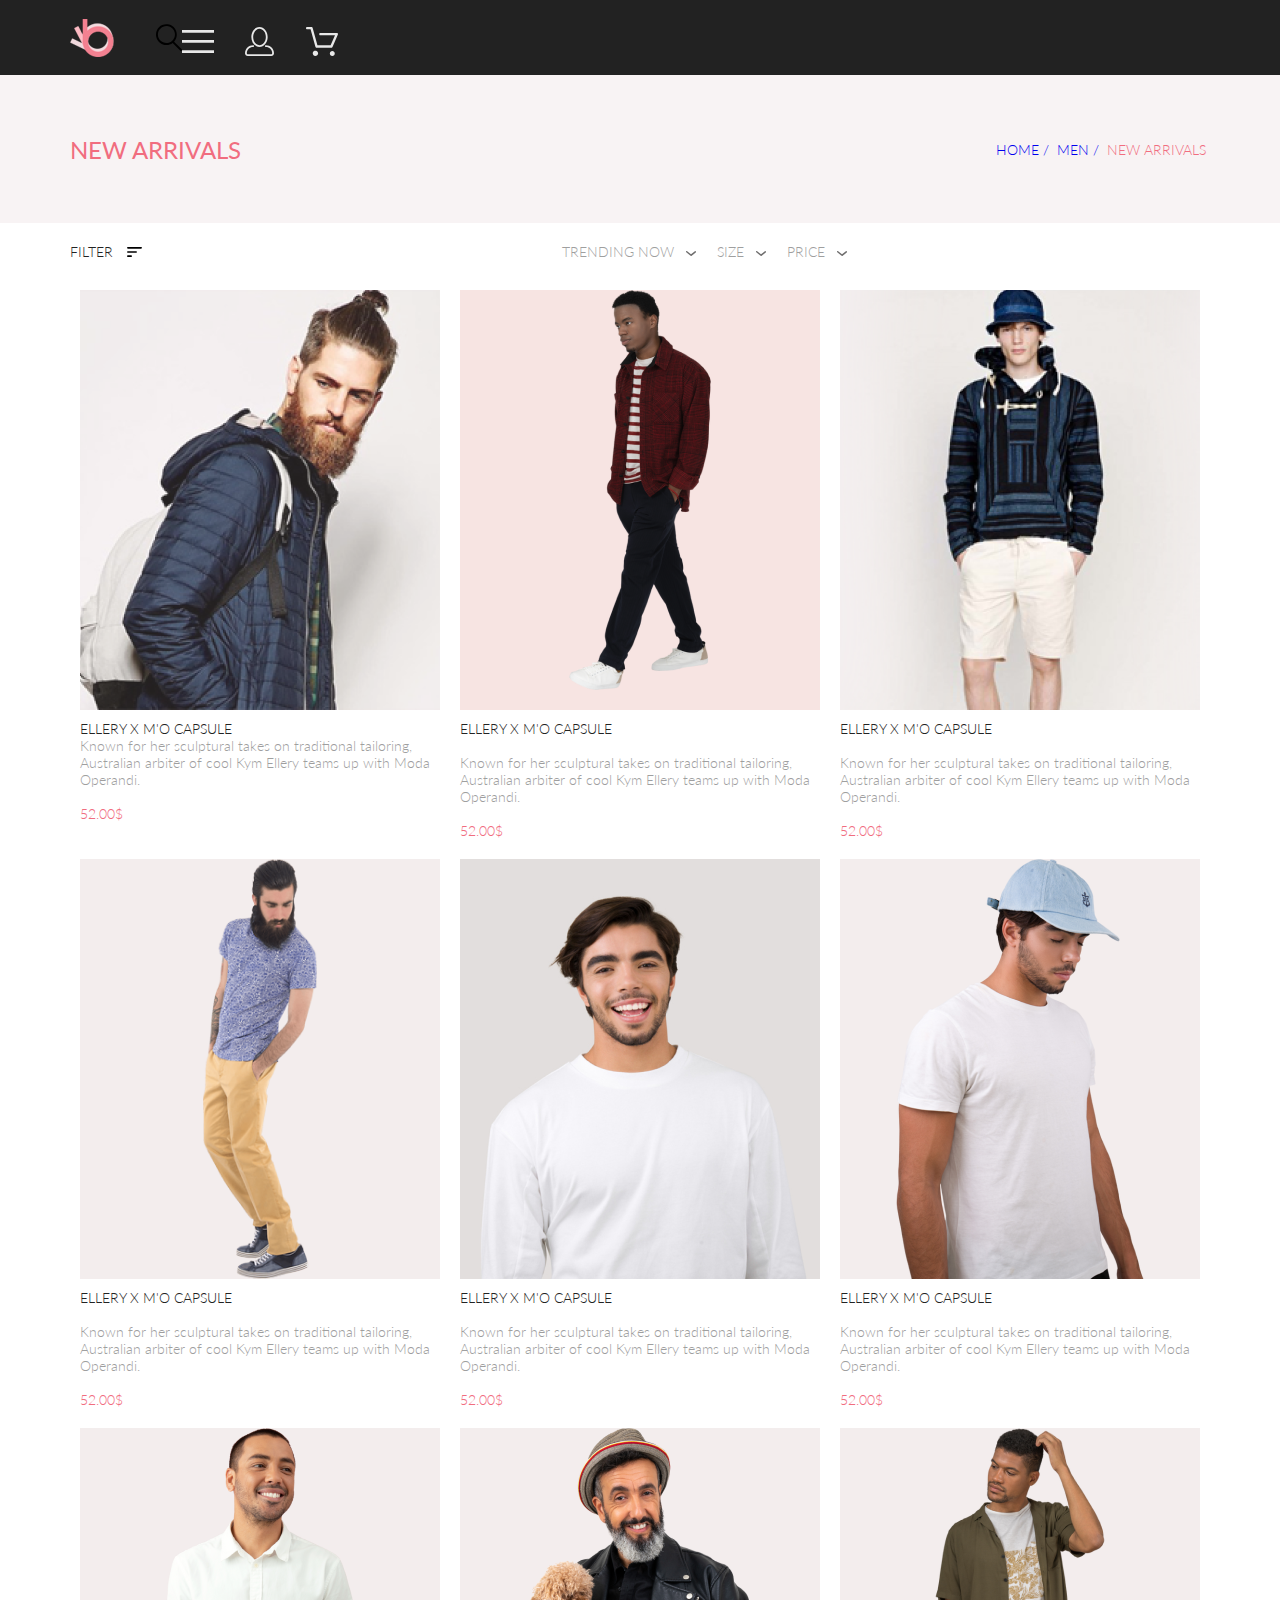
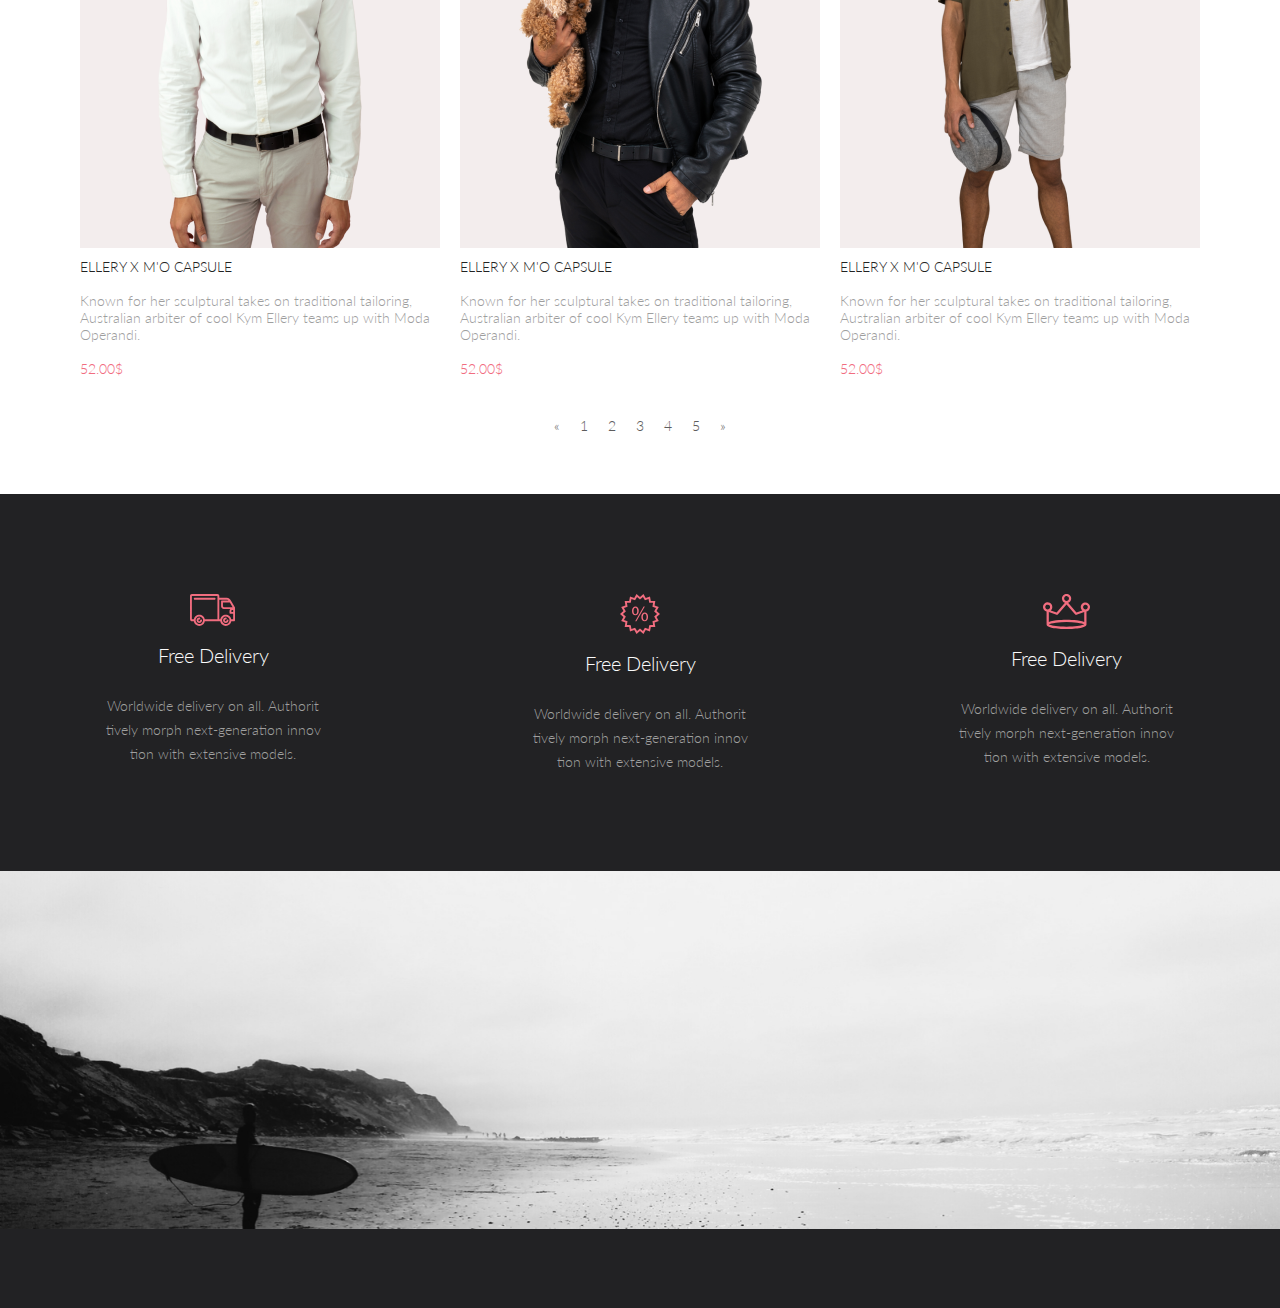
==== commit b51edbe0: "Извините, я очьнь сильно не успеваю" ====
--- a/catalog.html
+++ b/catalog.html
@@ -9,6 +9,7 @@
     <link rel="stylesheet" href="css/style.css">
     <link rel="preconnect" href="https://fonts.gstatic.com">
     <link href="https://fonts.googleapis.com/css2?family=Lato:wght@300;400;700:900&display=swap" rel="stylesheet">
+    <script type="text/javascript" src="js/script.js"></script>
 </head>
 
 <body>
@@ -21,13 +22,13 @@
                 </svg>
             </div>
             <ul class="header_menu-list">
-                <li class="header_menu-item">
-                    <button class="header_button drop">
+               <li class="header_menu-item">
+                    <button class="header_button drop" id="open_menu">
                         <svg width="32" height="23" viewBox="0 0 32 23" fill="none" xmlns="http://www.w3.org/2000/svg">
                             <path d="M0 23V20.31H32V23H0ZM0 12.76V10.07H32V12.76H0ZM0 2.69V0H32V2.69H0Z" fill="#E8E8E8" />
                         </svg>
                     </button>
-                    <nav class="header_navugation">
+                    <nav class="header_navigation" id="navigation">
                         <p class="header_navugation-title">Menu</p>
                         <br>
                         <ul>
--- a/css/style.css
+++ b/css/style.css
@@ -31,6 +31,10 @@
     text-decoration: none;
 }
 
+img {
+    max-width: 100%;
+}
+
 .header {
     position: relative;
     height: 75px;
@@ -53,10 +57,13 @@
 }
 
 .header_container {
-    justify-content: space-between;
     height: 100%;
     display: flex;
     align-items: center;
+}
+
+.header_menu-list {
+   /* margin-left: 860px;*/
 }
 
 .header_menu-list,
@@ -69,15 +76,25 @@
     margin: 0 31px 0 0;
 }
 
-.header_navugation {
+.header_navigation {
+    display: none;
+    background: #FFFFFF;
     position: absolute;
-
+    top: 75px;
+    left: 0;
+    width: 100%;
+    height: 100vh;
+    padding: 16px;
+    z-index: 1;
 }
 
 .cap {
+
     margin: auto;
     width: 100%;
+    min-height: 360px;
     background: #F1E4E6;
+    position: relative;
 }
 
 .cap__catalog {
@@ -95,8 +112,6 @@
 
 .cap__catalog-item .poster {
     text-transform: uppercase;
-    font-family: Lato;
-    font-style: normal;
     font-weight: normal;
     font-size: 24px;
     line-height: 29px;
@@ -118,29 +133,20 @@
 
 .text_cap {
     position: absolute;
-    left: 55.75%;
-    right: 20.69%;
-    top: 40%;
-    bottom: 86.86%;
-    font-family: Lato;
-    font-style: normal;
+    left: 900px;
+    top: 335px;
     font-weight: 900;
     font-size: 48px;
     line-height: 58px;
     color: #222222;
-}
-
-.border {
-    position: absolute;
-    left: 54%;
-    right: 45.25%;
-    top: 41%;
-    bottom: 47%;
-    background: #F16D7F;
+    padding-left: 16px;
+    border-left: 12px solid #F16D7F;
 }
 
 .cap .sub {
-    font-size: 35px;
+    font-weight: 700;
+    font-size: 32px;
+    line-height: 38px;
 }
 
 .pink {
@@ -174,7 +180,7 @@
 
 .fieldset input:active,
 .fieldset input:focus {
-    border: 1px solid rgba(255,192,203,0.7);
+    border: 1px solid rgba(255, 192, 203, 0.7);
 }
 
 .fieldset p {
@@ -216,13 +222,18 @@
     margin: 10px;
 }
 
-.content {
+.puhovik {
+    position: relative;
+}
+
+.puhovik:after {
+    content: '';
+    width: 100%;
+    height: 100%;
     position: absolute;
-
-}
-
-puhovik {
-    position: absolute;
+    top: 0;
+    left: 0;
+    background: rgba(113, 103, 105, 0.08);
 }
 
 .filters_item {
@@ -317,7 +328,7 @@
 }
 
 .shop_room .product {
-    width: 33.33%;
+    width: 380px;
     padding: 5px;
     box-sizing: border-box;
 
@@ -370,13 +381,12 @@
 }
 
 .quality_fon {
+    margin: 0 auto;
     background-color: #222224;
     margin-top: 60px;
-    height: 350px;
 }
 
 .quality_info {
-    margin: 60px;
     display: flex;
 }
 
@@ -393,7 +403,9 @@
 
 .subscribe .subscribe__fon {
     width: 100%;
-}
+    margin: 0 auto;
+}
+
 
 footer {
     background-color: #222224;
@@ -402,21 +414,91 @@
 }
 
 
-@media (max-width: 600px) {
+@media (max-width: 375px) {
+
+    .container {
+        max-width: 375px;
+    }
+
     .header {
-        flex-direction: column;
+        max-width: 375px;
+        flex-direction: column;
+    }
+
+    .main {
+        flex-direction: column;
+        align-items: center;
+    }
+
+    .cap {
+        position: relative;
+    }
+
+    .puhovik {
+        display: none;
+    }
+
+    .text_cap {
+        left: 25px;
+        top: 148px;
+        position: absolute;
+        font-weight: 900;
+        font-size: 44px;
+    }
+
+    .cap .sub {
+        font-weight: 700;
+        font-size: 24px;
+    }
+
+    .cap__catalog-item {
+        flex-direction: column;
+        margin: 40px;
+    }
+
+    .puhovik,
+    .slider {
+        display: none;
+    }
+
+    .small_baners {
         margin: 0 auto;
-    }
-
-    .main {
+        flex-direction: column;
+        width: 344px;
+    }
+
+    .shop_room {
+        margin: 0 auto;
+        flex-direction: column;
+    }
+
+    .quality_info {
+        margin: 0 auto;
+        flex-direction: column;
+    }
+
+    .registration {
+        flex-direction: column;
+        display: block;
+    }
+
+    .form__registration {
+        flex-direction: column;
+        margin: 8px;
+    }
+
+    .text__advantage {
+        width: 100%;
+        margin: 5px;
+    }
+    
+    .text__advantage h2 {
+        margin: 30px;
+    }
+
+    .footer {
         flex-direction: column;
         margin: 0 auto;
         align-items: center;
     }
-    
-    .footer {
-        flex-direction: column;
-        margin: 0 auto;
-        align-items: center;
-    }
-}
+}
